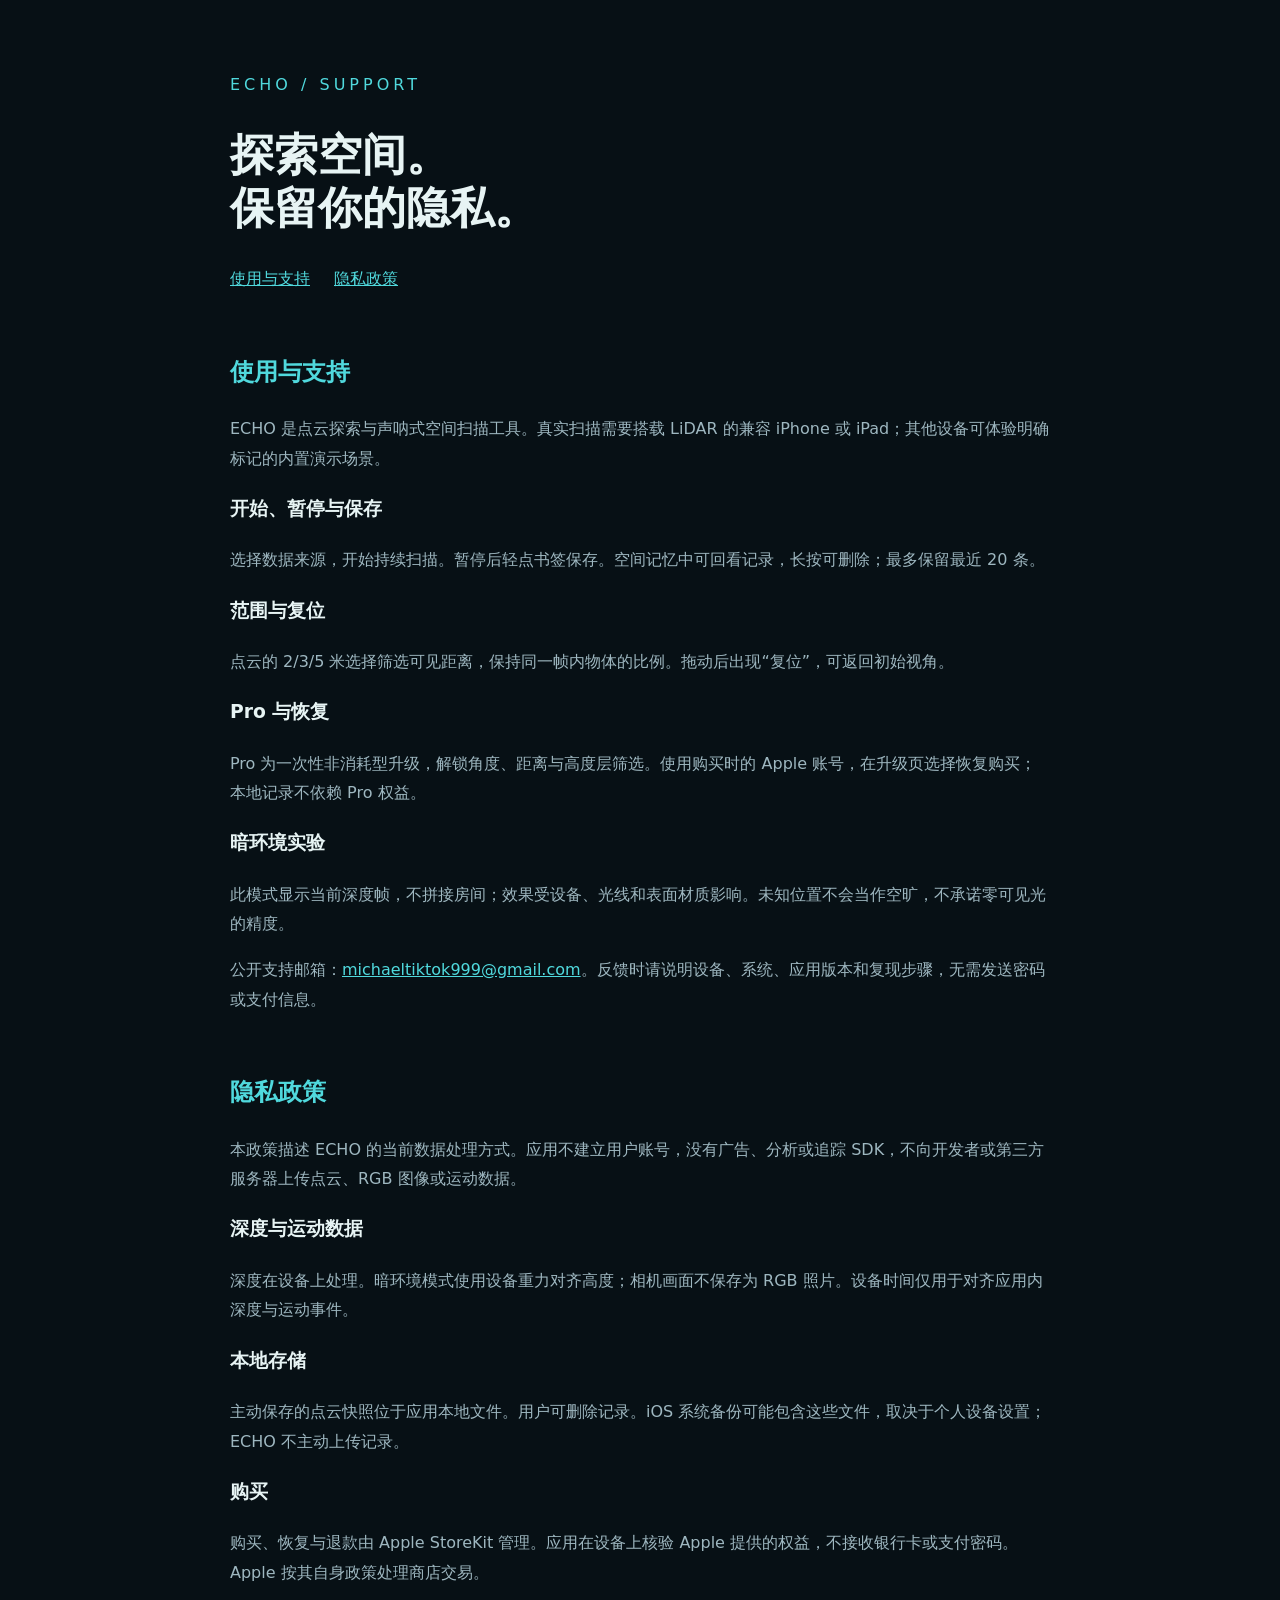
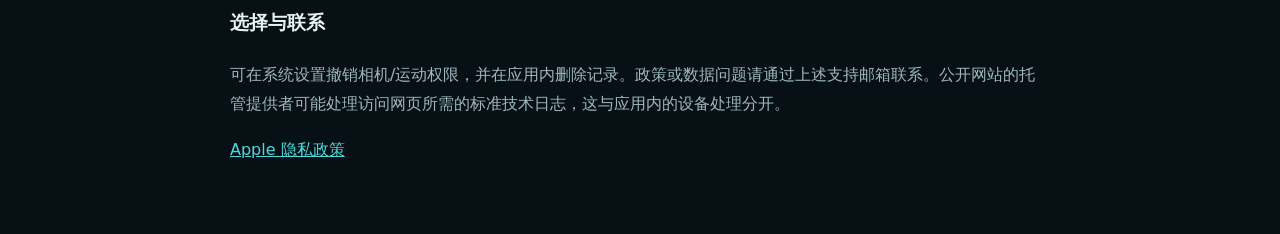
==== index.html @ 98c9f3fb "Publish ECHO support and privacy documentation" ====
<!doctype html><html lang="zh-Hans"><meta charset="utf-8"><meta name="viewport" content="width=device-width,initial-scale=1"><title>ECHO · 支持与隐私</title>
<style>body{margin:0;background:#071015;color:#e7f4f4;font:16px/1.85 system-ui,-apple-system,sans-serif}main{max-width:820px;margin:auto;padding:70px 28px}h1{font-size:44px;line-height:1.2}h2{margin-top:56px;color:#50d9dd}p{color:#9eb7c0}a{color:#50d9dd}nav{display:flex;gap:24px}.notice{padding:16px 22px;border:1px solid #365158;border-radius:16px;color:#b8ced3}.tag{letter-spacing:.25em;color:#50d9dd}</style>
<main><div class="tag">ECHO / SUPPORT</div><h1>探索空间。<br>保留你的隐私。</h1><nav><a href="#support">使用与支持</a><a href="#privacy">隐私政策</a></nav>
<section id="support"><h2>使用与支持</h2><p>ECHO 是点云探索与声呐式空间扫描工具。真实扫描需要搭载 LiDAR 的兼容 iPhone 或 iPad；其他设备可体验明确标记的内置演示场景。</p><h3>开始、暂停与保存</h3><p>选择数据来源，开始持续扫描。暂停后轻点书签保存。空间记忆中可回看记录，长按可删除；最多保留最近 20 条。</p><h3>范围与复位</h3><p>点云的 2/3/5 米选择筛选可见距离，保持同一帧内物体的比例。拖动后出现“复位”，可返回初始视角。</p><h3>Pro 与恢复</h3><p>Pro 为一次性非消耗型升级，解锁角度、距离与高度层筛选。使用购买时的 Apple 账号，在升级页选择恢复购买；本地记录不依赖 Pro 权益。</p><h3>暗环境实验</h3><p>此模式显示当前深度帧，不拼接房间；效果受设备、光线和表面材质影响。未知位置不会当作空旷，不承诺零可见光的精度。</p><p>公开支持邮箱：<a href="mailto:michaeltiktok999@gmail.com">michaeltiktok999@gmail.com</a>。反馈时请说明设备、系统、应用版本和复现步骤，无需发送密码或支付信息。</p></section>
<section id="privacy"><h2>隐私政策</h2><p>本政策描述 ECHO 的当前数据处理方式。应用不建立用户账号，没有广告、分析或追踪 SDK，不向开发者或第三方服务器上传点云、RGB 图像或运动数据。</p><h3>深度与运动数据</h3><p>深度在设备上处理。暗环境模式使用设备重力对齐高度；相机画面不保存为 RGB 照片。设备时间仅用于对齐应用内深度与运动事件。</p><h3>本地存储</h3><p>主动保存的点云快照位于应用本地文件。用户可删除记录。iOS 系统备份可能包含这些文件，取决于个人设备设置；ECHO 不主动上传记录。</p><h3>购买</h3><p>购买、恢复与退款由 Apple StoreKit 管理。应用在设备上核验 Apple 提供的权益，不接收银行卡或支付密码。Apple 按其自身政策处理商店交易。</p><h3>选择与联系</h3><p>可在系统设置撤销相机/运动权限，并在应用内删除记录。政策或数据问题请通过上述支持邮箱联系。公开网站的托管提供者可能处理访问网页所需的标准技术日志，这与应用内的设备处理分开。</p><a href="https://www.apple.com/legal/privacy/">Apple 隐私政策</a></section></main></html>
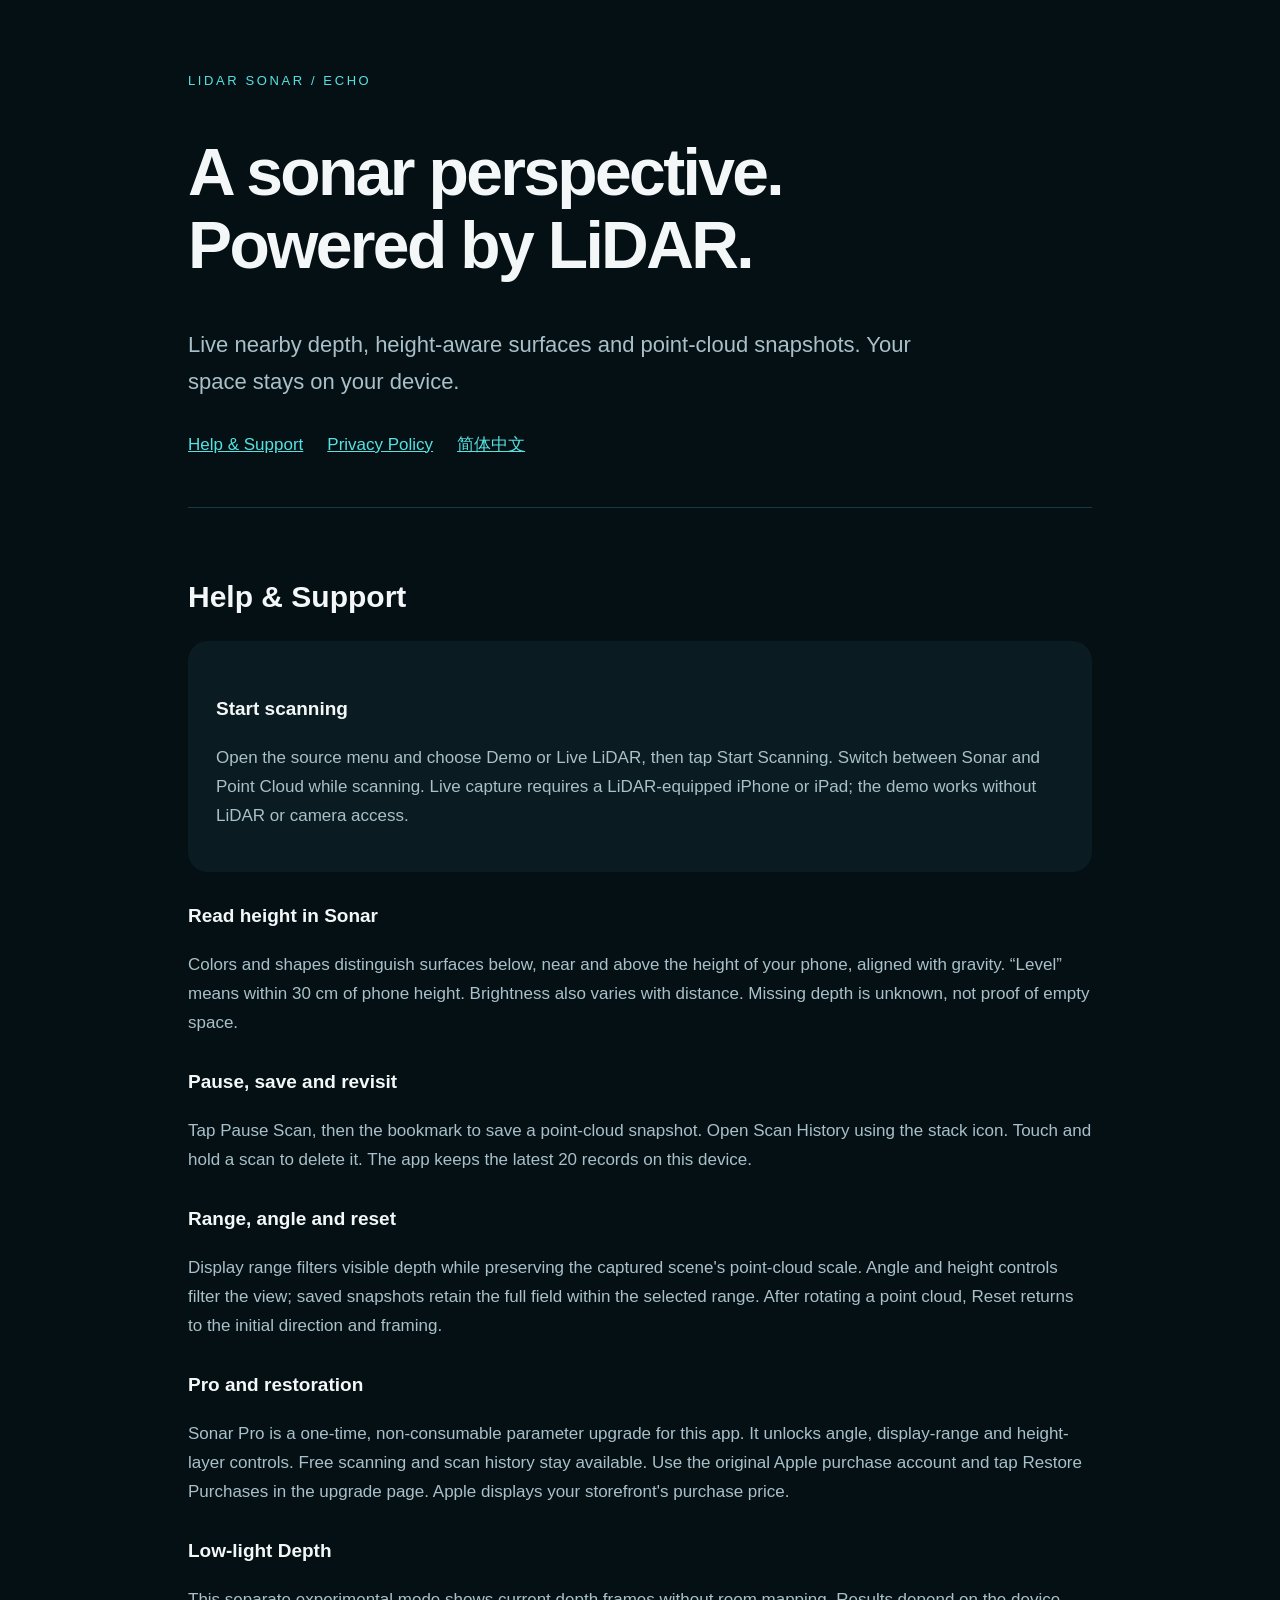
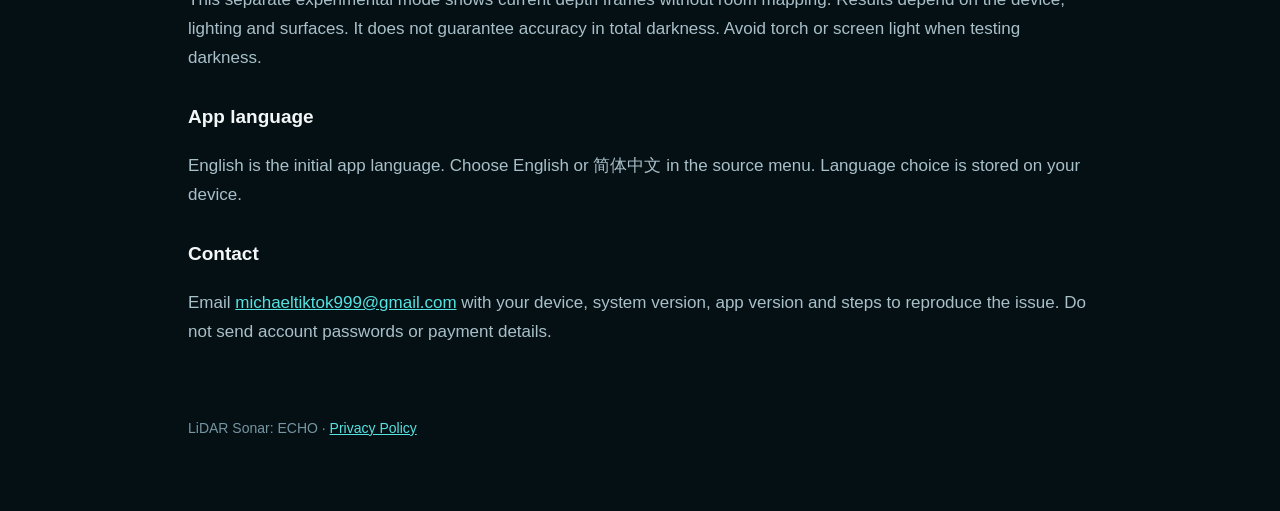
==== commit 97e3a10e: "Present LiDAR sonar support and privacy in English with Chinese alternatives" ====
--- a/index.html
+++ b/index.html
@@ -1,5 +1 @@
-<!doctype html><html lang="zh-Hans"><meta charset="utf-8"><meta name="viewport" content="width=device-width,initial-scale=1"><title>ECHO · 支持与隐私</title>
-<style>body{margin:0;background:#071015;color:#e7f4f4;font:16px/1.85 system-ui,-apple-system,sans-serif}main{max-width:820px;margin:auto;padding:70px 28px}h1{font-size:44px;line-height:1.2}h2{margin-top:56px;color:#50d9dd}p{color:#9eb7c0}a{color:#50d9dd}nav{display:flex;gap:24px}.notice{padding:16px 22px;border:1px solid #365158;border-radius:16px;color:#b8ced3}.tag{letter-spacing:.25em;color:#50d9dd}</style>
-<main><div class="tag">ECHO / SUPPORT</div><h1>探索空间。<br>保留你的隐私。</h1><nav><a href="#support">使用与支持</a><a href="#privacy">隐私政策</a></nav>
-<section id="support"><h2>使用与支持</h2><p>ECHO 是点云探索与声呐式空间扫描工具。真实扫描需要搭载 LiDAR 的兼容 iPhone 或 iPad；其他设备可体验明确标记的内置演示场景。</p><h3>开始、暂停与保存</h3><p>选择数据来源，开始持续扫描。暂停后轻点书签保存。空间记忆中可回看记录，长按可删除；最多保留最近 20 条。</p><h3>范围与复位</h3><p>点云的 2/3/5 米选择筛选可见距离，保持同一帧内物体的比例。拖动后出现“复位”，可返回初始视角。</p><h3>Pro 与恢复</h3><p>Pro 为一次性非消耗型升级，解锁角度、距离与高度层筛选。使用购买时的 Apple 账号，在升级页选择恢复购买；本地记录不依赖 Pro 权益。</p><h3>暗环境实验</h3><p>此模式显示当前深度帧，不拼接房间；效果受设备、光线和表面材质影响。未知位置不会当作空旷，不承诺零可见光的精度。</p><p>公开支持邮箱：<a href="mailto:michaeltiktok999@gmail.com">michaeltiktok999@gmail.com</a>。反馈时请说明设备、系统、应用版本和复现步骤，无需发送密码或支付信息。</p></section>
-<section id="privacy"><h2>隐私政策</h2><p>本政策描述 ECHO 的当前数据处理方式。应用不建立用户账号，没有广告、分析或追踪 SDK，不向开发者或第三方服务器上传点云、RGB 图像或运动数据。</p><h3>深度与运动数据</h3><p>深度在设备上处理。暗环境模式使用设备重力对齐高度；相机画面不保存为 RGB 照片。设备时间仅用于对齐应用内深度与运动事件。</p><h3>本地存储</h3><p>主动保存的点云快照位于应用本地文件。用户可删除记录。iOS 系统备份可能包含这些文件，取决于个人设备设置；ECHO 不主动上传记录。</p><h3>购买</h3><p>购买、恢复与退款由 Apple StoreKit 管理。应用在设备上核验 Apple 提供的权益，不接收银行卡或支付密码。Apple 按其自身政策处理商店交易。</p><h3>选择与联系</h3><p>可在系统设置撤销相机/运动权限，并在应用内删除记录。政策或数据问题请通过上述支持邮箱联系。公开网站的托管提供者可能处理访问网页所需的标准技术日志，这与应用内的设备处理分开。</p><a href="https://www.apple.com/legal/privacy/">Apple 隐私政策</a></section></main></html>
+<!doctype html><html lang="en"><meta charset="utf-8"><meta name="viewport" content="width=device-width,initial-scale=1"><title>LiDAR Sonar: ECHO — Help & Support</title><style>:root{color-scheme:dark}*{box-sizing:border-box}body{margin:0;background:#051015;color:#f3f7f8;font:17px/1.7 -apple-system,BlinkMacSystemFont,sans-serif}main{max-width:960px;margin:70px auto;padding:0 28px}h1{font-size:clamp(38px,6vw,66px);line-height:1.1;font-weight:600;letter-spacing:-.04em}h2{font-size:30px;line-height:1.25;margin-top:54px}h3{font-size:19px;margin-top:28px}p,li{color:#a9c0c8}a{color:#55e2e1}nav{display:flex;flex-wrap:wrap;gap:24px;margin:30px 0 48px}.tag{color:#55e2e1;letter-spacing:.2em;font-size:13px}section{border-top:1px solid #183a44;padding-top:16px}.lead{font-size:22px;max-width:730px}.card{background:#0a1b22;padding:24px 28px;border-radius:20px;margin:24px 0}.note{font-size:14px}footer{margin:70px 0 24px;color:#7696a2;font-size:14px}</style><main><div class="tag">LIDAR SONAR / ECHO</div><h1>A sonar perspective.<br>Powered by LiDAR.</h1><p class="lead">Live nearby depth, height-aware surfaces and point-cloud snapshots. Your space stays on your device.</p><nav><a href="#support">Help & Support</a><a href="privacy.html">Privacy Policy</a><a href="zh.html">简体中文</a></nav><section id="support"><h2>Help & Support</h2><div class="card"><h3>Start scanning</h3><p>Open the source menu and choose Demo or Live LiDAR, then tap Start Scanning. Switch between Sonar and Point Cloud while scanning. Live capture requires a LiDAR-equipped iPhone or iPad; the demo works without LiDAR or camera access.</p></div><h3>Read height in Sonar</h3><p>Colors and shapes distinguish surfaces below, near and above the height of your phone, aligned with gravity. “Level” means within 30 cm of phone height. Brightness also varies with distance. Missing depth is unknown, not proof of empty space.</p><h3>Pause, save and revisit</h3><p>Tap Pause Scan, then the bookmark to save a point-cloud snapshot. Open Scan History using the stack icon. Touch and hold a scan to delete it. The app keeps the latest 20 records on this device.</p><h3>Range, angle and reset</h3><p>Display range filters visible depth while preserving the captured scene's point-cloud scale. Angle and height controls filter the view; saved snapshots retain the full field within the selected range. After rotating a point cloud, Reset returns to the initial direction and framing.</p><h3>Pro and restoration</h3><p>Sonar Pro is a one-time, non-consumable parameter upgrade for this app. It unlocks angle, display-range and height-layer controls. Free scanning and scan history stay available. Use the original Apple purchase account and tap Restore Purchases in the upgrade page. Apple displays your storefront's purchase price.</p><h3>Low-light Depth</h3><p>This separate experimental mode shows current depth frames without room mapping. Results depend on the device, lighting and surfaces. It does not guarantee accuracy in total darkness. Avoid torch or screen light when testing darkness.</p><h3>App language</h3><p>English is the initial app language. Choose English or 简体中文 in the source menu. Language choice is stored on your device.</p><h3>Contact</h3><p>Email <a href="mailto:michaeltiktok999@gmail.com">michaeltiktok999@gmail.com</a> with your device, system version, app version and steps to reproduce the issue. Do not send account passwords or payment details.</p></section><footer>LiDAR Sonar: ECHO · <a href="privacy.html">Privacy Policy</a></footer></main></html>
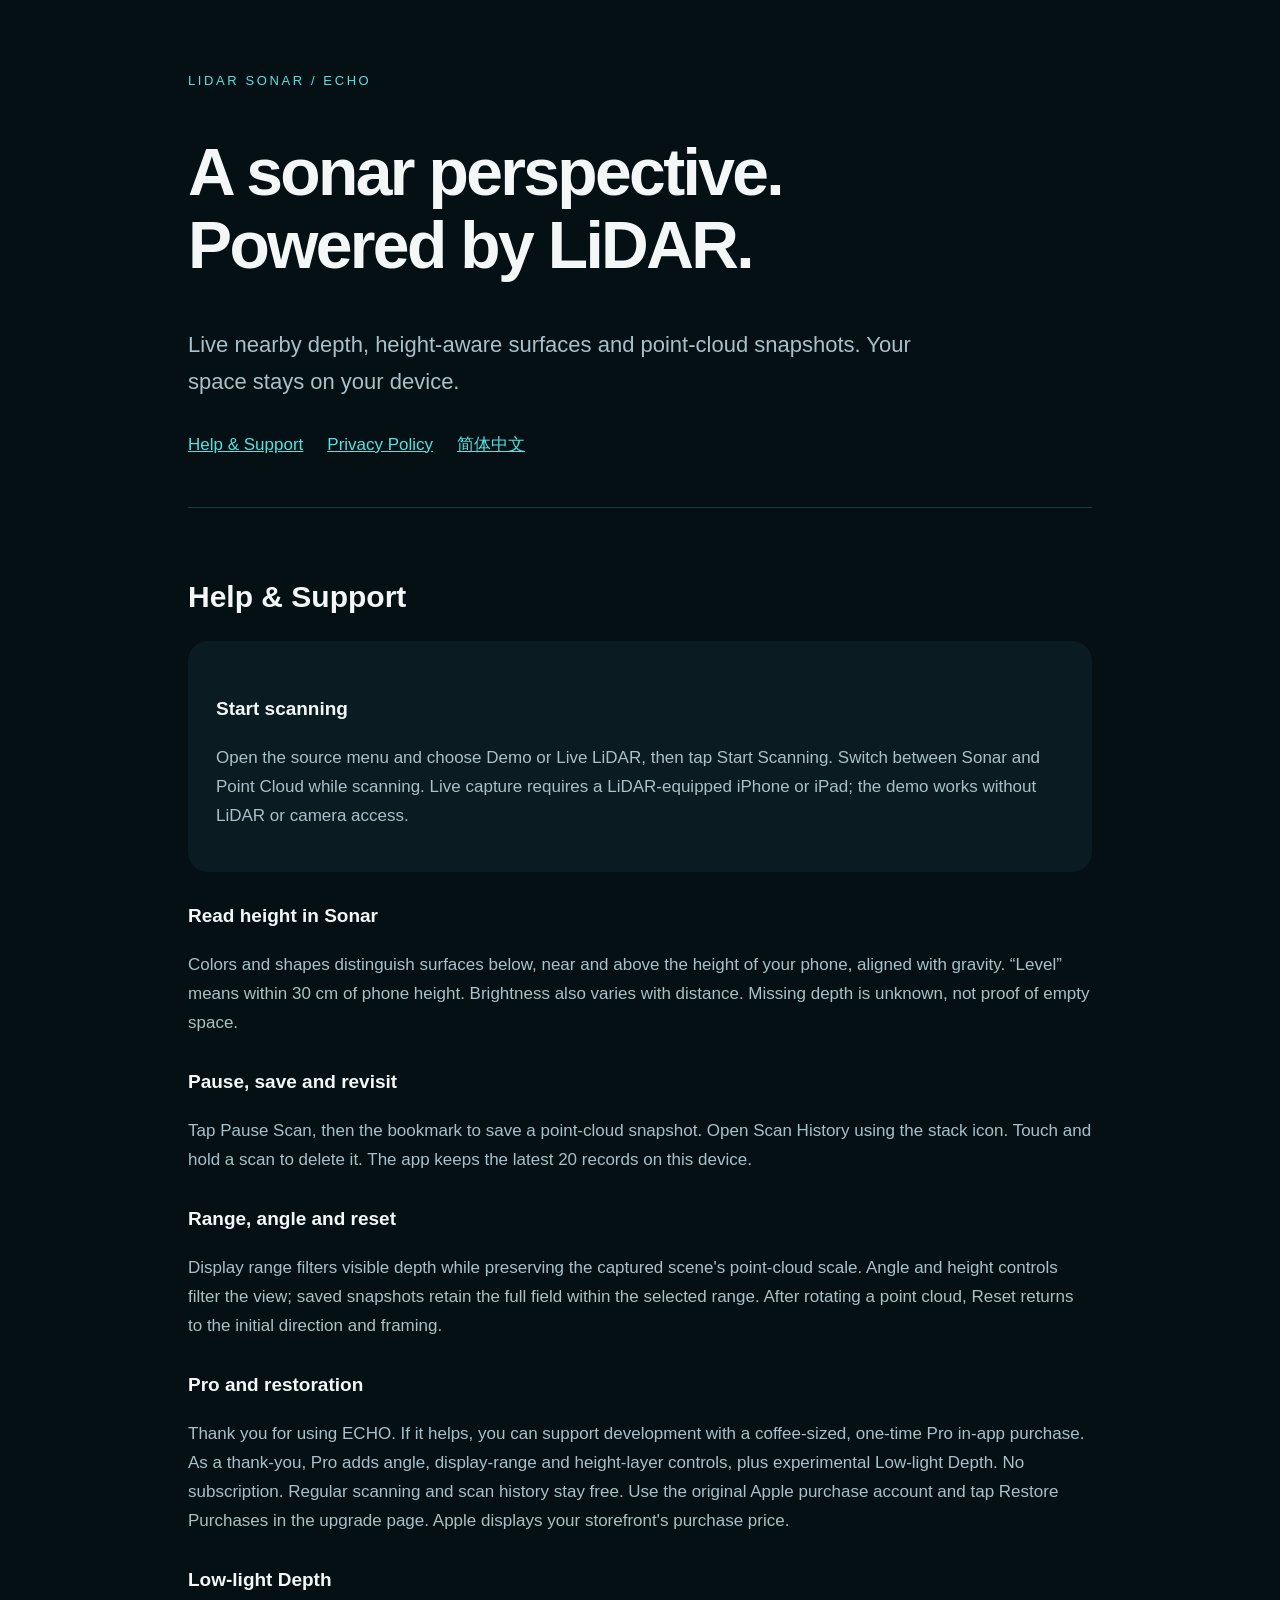
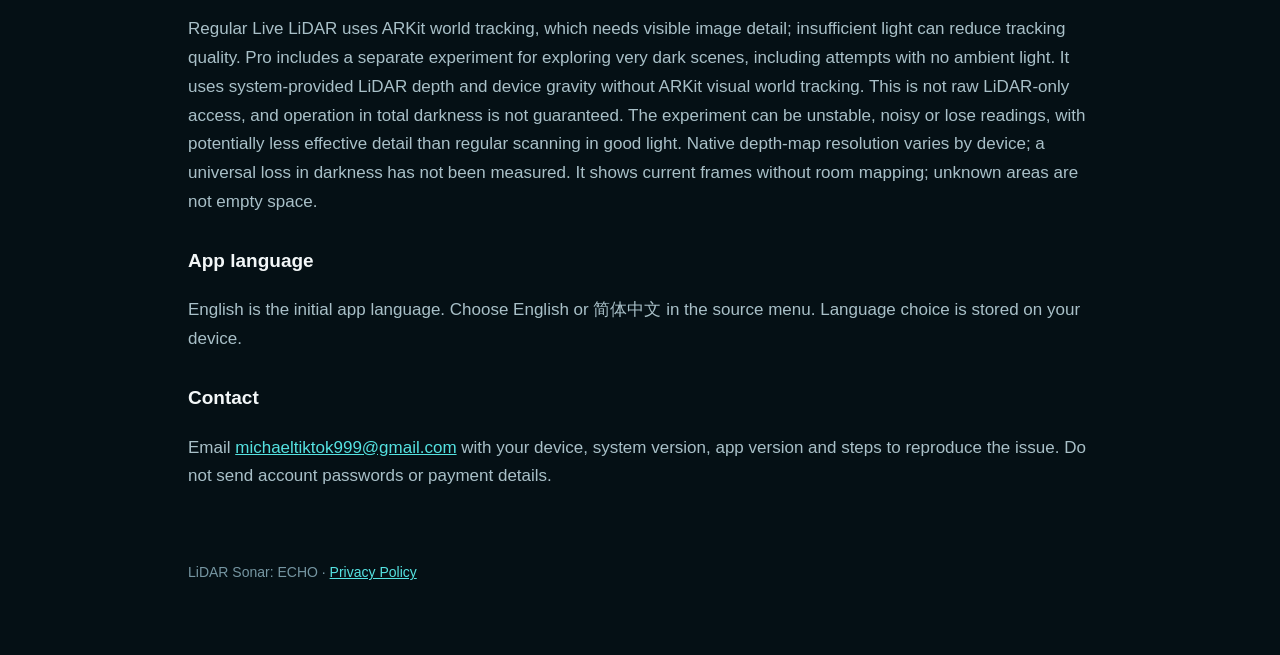
==== commit c6f5b927: "Explain optional Pro support and experimental depth limits" ====
--- a/index.html
+++ b/index.html
@@ -1 +1 @@
-<!doctype html><html lang="en"><meta charset="utf-8"><meta name="viewport" content="width=device-width,initial-scale=1"><title>LiDAR Sonar: ECHO — Help & Support</title><style>:root{color-scheme:dark}*{box-sizing:border-box}body{margin:0;background:#051015;color:#f3f7f8;font:17px/1.7 -apple-system,BlinkMacSystemFont,sans-serif}main{max-width:960px;margin:70px auto;padding:0 28px}h1{font-size:clamp(38px,6vw,66px);line-height:1.1;font-weight:600;letter-spacing:-.04em}h2{font-size:30px;line-height:1.25;margin-top:54px}h3{font-size:19px;margin-top:28px}p,li{color:#a9c0c8}a{color:#55e2e1}nav{display:flex;flex-wrap:wrap;gap:24px;margin:30px 0 48px}.tag{color:#55e2e1;letter-spacing:.2em;font-size:13px}section{border-top:1px solid #183a44;padding-top:16px}.lead{font-size:22px;max-width:730px}.card{background:#0a1b22;padding:24px 28px;border-radius:20px;margin:24px 0}.note{font-size:14px}footer{margin:70px 0 24px;color:#7696a2;font-size:14px}</style><main><div class="tag">LIDAR SONAR / ECHO</div><h1>A sonar perspective.<br>Powered by LiDAR.</h1><p class="lead">Live nearby depth, height-aware surfaces and point-cloud snapshots. Your space stays on your device.</p><nav><a href="#support">Help & Support</a><a href="privacy.html">Privacy Policy</a><a href="zh.html">简体中文</a></nav><section id="support"><h2>Help & Support</h2><div class="card"><h3>Start scanning</h3><p>Open the source menu and choose Demo or Live LiDAR, then tap Start Scanning. Switch between Sonar and Point Cloud while scanning. Live capture requires a LiDAR-equipped iPhone or iPad; the demo works without LiDAR or camera access.</p></div><h3>Read height in Sonar</h3><p>Colors and shapes distinguish surfaces below, near and above the height of your phone, aligned with gravity. “Level” means within 30 cm of phone height. Brightness also varies with distance. Missing depth is unknown, not proof of empty space.</p><h3>Pause, save and revisit</h3><p>Tap Pause Scan, then the bookmark to save a point-cloud snapshot. Open Scan History using the stack icon. Touch and hold a scan to delete it. The app keeps the latest 20 records on this device.</p><h3>Range, angle and reset</h3><p>Display range filters visible depth while preserving the captured scene's point-cloud scale. Angle and height controls filter the view; saved snapshots retain the full field within the selected range. After rotating a point cloud, Reset returns to the initial direction and framing.</p><h3>Pro and restoration</h3><p>Sonar Pro is a one-time, non-consumable parameter upgrade for this app. It unlocks angle, display-range and height-layer controls. Free scanning and scan history stay available. Use the original Apple purchase account and tap Restore Purchases in the upgrade page. Apple displays your storefront's purchase price.</p><h3>Low-light Depth</h3><p>This separate experimental mode shows current depth frames without room mapping. Results depend on the device, lighting and surfaces. It does not guarantee accuracy in total darkness. Avoid torch or screen light when testing darkness.</p><h3>App language</h3><p>English is the initial app language. Choose English or 简体中文 in the source menu. Language choice is stored on your device.</p><h3>Contact</h3><p>Email <a href="mailto:michaeltiktok999@gmail.com">michaeltiktok999@gmail.com</a> with your device, system version, app version and steps to reproduce the issue. Do not send account passwords or payment details.</p></section><footer>LiDAR Sonar: ECHO · <a href="privacy.html">Privacy Policy</a></footer></main></html>
+<!doctype html><html lang="en"><meta charset="utf-8"><meta name="viewport" content="width=device-width,initial-scale=1"><title>LiDAR Sonar: ECHO — Help & Support</title><style>:root{color-scheme:dark}*{box-sizing:border-box}body{margin:0;background:#051015;color:#f3f7f8;font:17px/1.7 -apple-system,BlinkMacSystemFont,sans-serif}main{max-width:960px;margin:70px auto;padding:0 28px}h1{font-size:clamp(38px,6vw,66px);line-height:1.1;font-weight:600;letter-spacing:-.04em}h2{font-size:30px;line-height:1.25;margin-top:54px}h3{font-size:19px;margin-top:28px}p,li{color:#a9c0c8}a{color:#55e2e1}nav{display:flex;flex-wrap:wrap;gap:24px;margin:30px 0 48px}.tag{color:#55e2e1;letter-spacing:.2em;font-size:13px}section{border-top:1px solid #183a44;padding-top:16px}.lead{font-size:22px;max-width:730px}.card{background:#0a1b22;padding:24px 28px;border-radius:20px;margin:24px 0}.note{font-size:14px}footer{margin:70px 0 24px;color:#7696a2;font-size:14px}</style><main><div class="tag">LIDAR SONAR / ECHO</div><h1>A sonar perspective.<br>Powered by LiDAR.</h1><p class="lead">Live nearby depth, height-aware surfaces and point-cloud snapshots. Your space stays on your device.</p><nav><a href="#support">Help & Support</a><a href="privacy.html">Privacy Policy</a><a href="zh.html">简体中文</a></nav><section id="support"><h2>Help & Support</h2><div class="card"><h3>Start scanning</h3><p>Open the source menu and choose Demo or Live LiDAR, then tap Start Scanning. Switch between Sonar and Point Cloud while scanning. Live capture requires a LiDAR-equipped iPhone or iPad; the demo works without LiDAR or camera access.</p></div><h3>Read height in Sonar</h3><p>Colors and shapes distinguish surfaces below, near and above the height of your phone, aligned with gravity. “Level” means within 30 cm of phone height. Brightness also varies with distance. Missing depth is unknown, not proof of empty space.</p><h3>Pause, save and revisit</h3><p>Tap Pause Scan, then the bookmark to save a point-cloud snapshot. Open Scan History using the stack icon. Touch and hold a scan to delete it. The app keeps the latest 20 records on this device.</p><h3>Range, angle and reset</h3><p>Display range filters visible depth while preserving the captured scene's point-cloud scale. Angle and height controls filter the view; saved snapshots retain the full field within the selected range. After rotating a point cloud, Reset returns to the initial direction and framing.</p><h3>Pro and restoration</h3><p>Thank you for using ECHO. If it helps, you can support development with a coffee-sized, one-time Pro in-app purchase. As a thank-you, Pro adds angle, display-range and height-layer controls, plus experimental Low-light Depth. No subscription. Regular scanning and scan history stay free. Use the original Apple purchase account and tap Restore Purchases in the upgrade page. Apple displays your storefront's purchase price.</p><h3>Low-light Depth</h3><p>Regular Live LiDAR uses ARKit world tracking, which needs visible image detail; insufficient light can reduce tracking quality. Pro includes a separate experiment for exploring very dark scenes, including attempts with no ambient light. It uses system-provided LiDAR depth and device gravity without ARKit visual world tracking. This is not raw LiDAR-only access, and operation in total darkness is not guaranteed. The experiment can be unstable, noisy or lose readings, with potentially less effective detail than regular scanning in good light. Native depth-map resolution varies by device; a universal loss in darkness has not been measured. It shows current frames without room mapping; unknown areas are not empty space.</p><h3>App language</h3><p>English is the initial app language. Choose English or 简体中文 in the source menu. Language choice is stored on your device.</p><h3>Contact</h3><p>Email <a href="mailto:michaeltiktok999@gmail.com">michaeltiktok999@gmail.com</a> with your device, system version, app version and steps to reproduce the issue. Do not send account passwords or payment details.</p></section><footer>LiDAR Sonar: ECHO · <a href="privacy.html">Privacy Policy</a></footer></main></html>
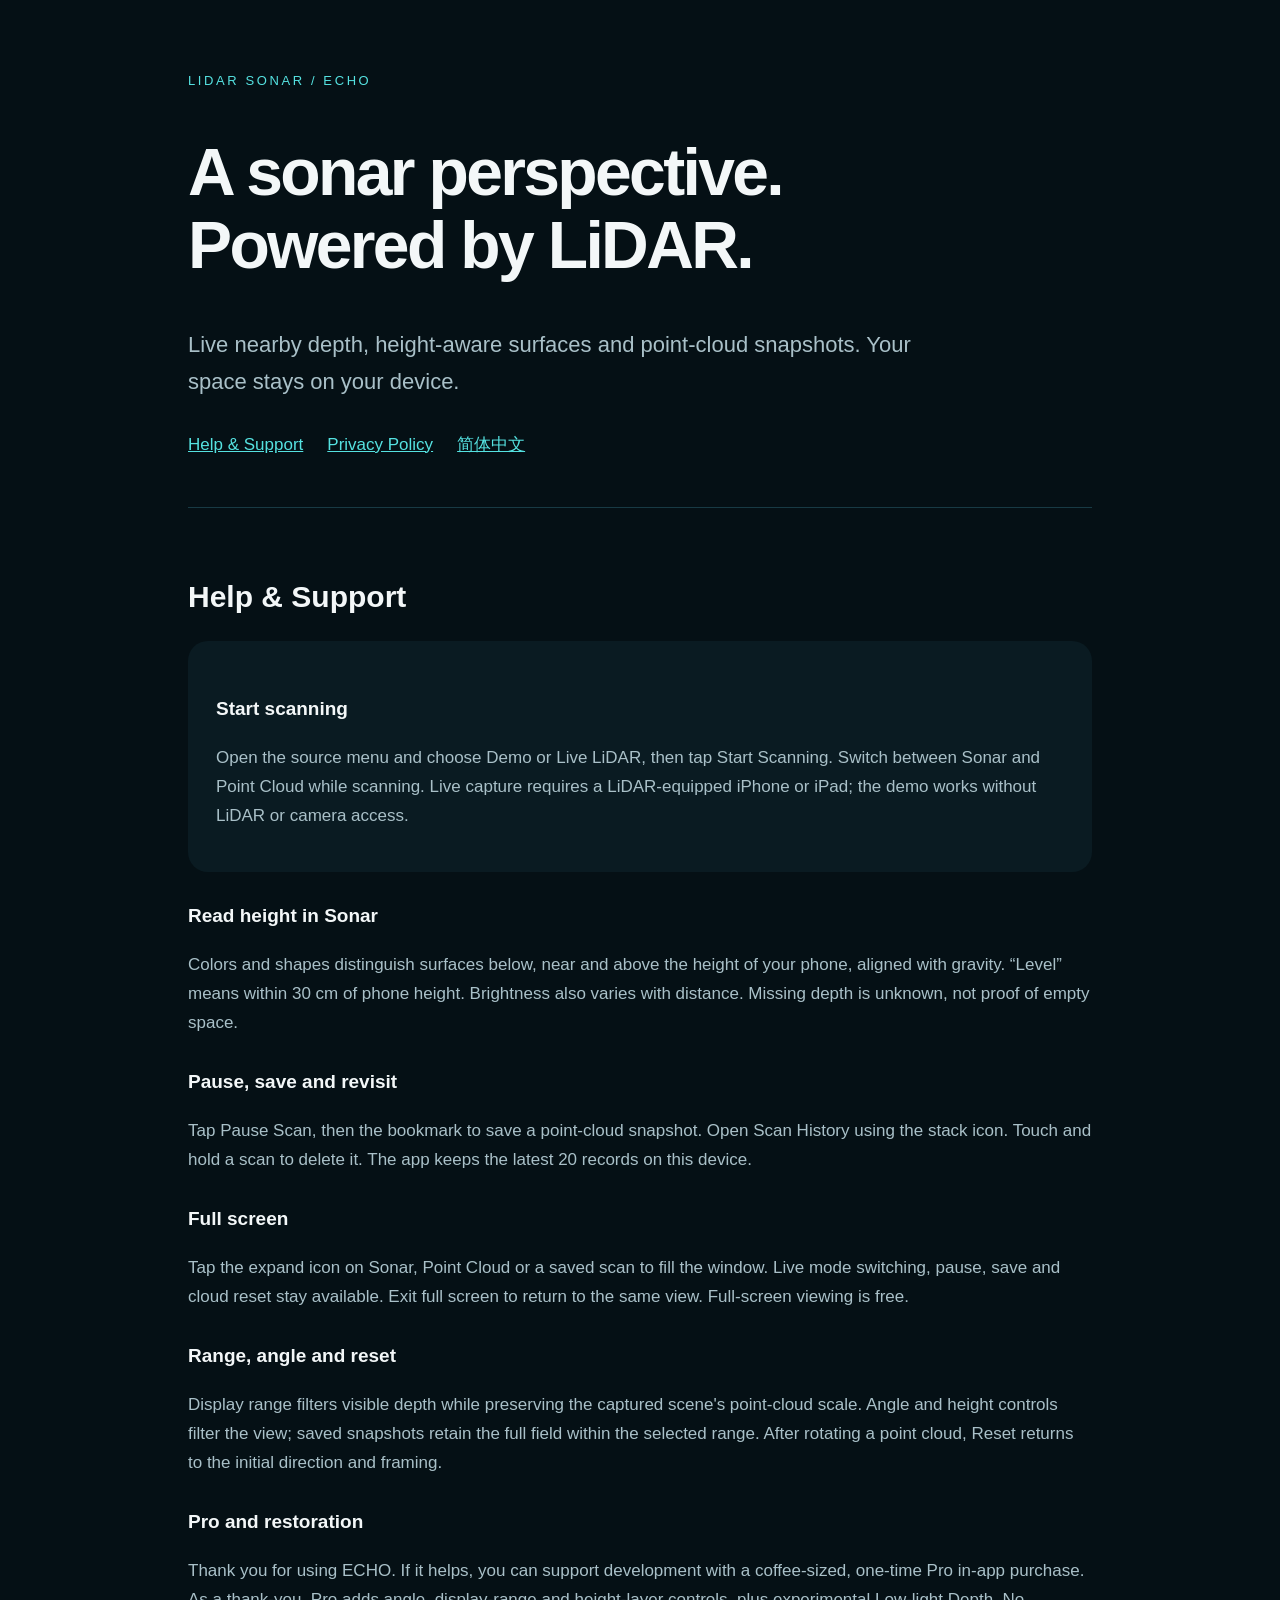
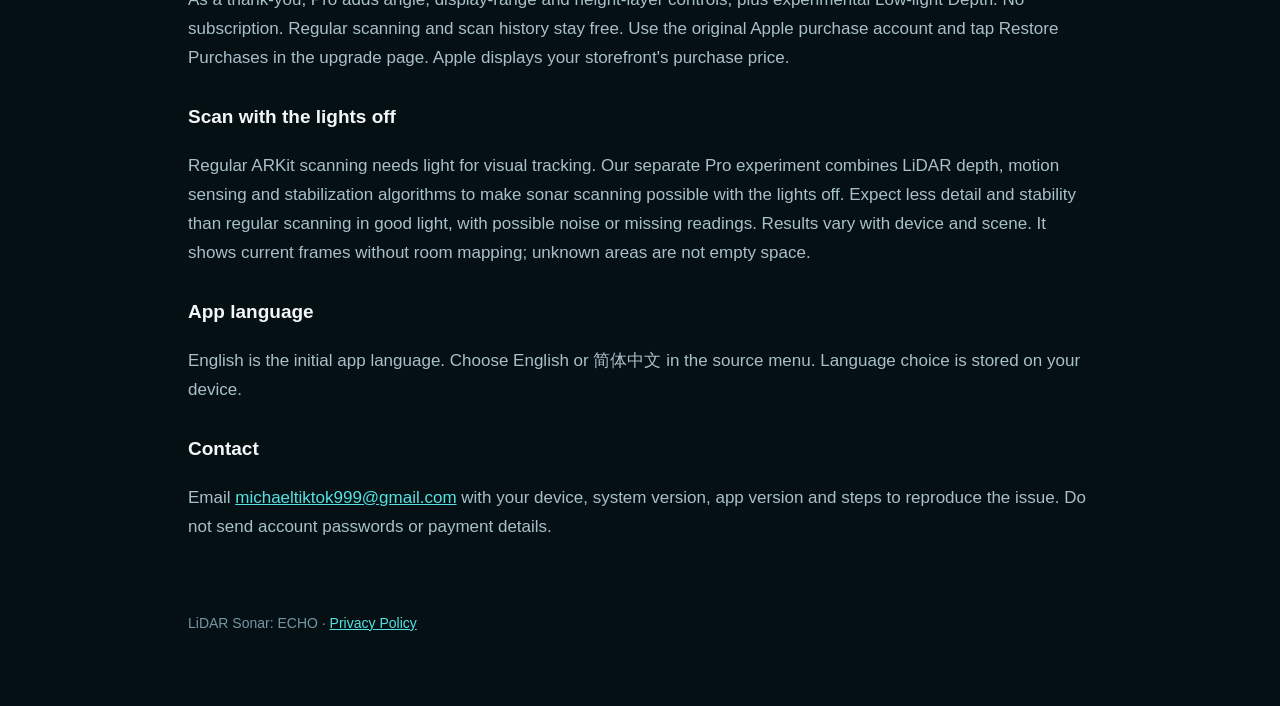
==== commit 3bf9f52e: "Clarify lights-off experiment and free full-screen viewing" ====
--- a/index.html
+++ b/index.html
@@ -1 +1 @@
-<!doctype html><html lang="en"><meta charset="utf-8"><meta name="viewport" content="width=device-width,initial-scale=1"><title>LiDAR Sonar: ECHO — Help & Support</title><style>:root{color-scheme:dark}*{box-sizing:border-box}body{margin:0;background:#051015;color:#f3f7f8;font:17px/1.7 -apple-system,BlinkMacSystemFont,sans-serif}main{max-width:960px;margin:70px auto;padding:0 28px}h1{font-size:clamp(38px,6vw,66px);line-height:1.1;font-weight:600;letter-spacing:-.04em}h2{font-size:30px;line-height:1.25;margin-top:54px}h3{font-size:19px;margin-top:28px}p,li{color:#a9c0c8}a{color:#55e2e1}nav{display:flex;flex-wrap:wrap;gap:24px;margin:30px 0 48px}.tag{color:#55e2e1;letter-spacing:.2em;font-size:13px}section{border-top:1px solid #183a44;padding-top:16px}.lead{font-size:22px;max-width:730px}.card{background:#0a1b22;padding:24px 28px;border-radius:20px;margin:24px 0}.note{font-size:14px}footer{margin:70px 0 24px;color:#7696a2;font-size:14px}</style><main><div class="tag">LIDAR SONAR / ECHO</div><h1>A sonar perspective.<br>Powered by LiDAR.</h1><p class="lead">Live nearby depth, height-aware surfaces and point-cloud snapshots. Your space stays on your device.</p><nav><a href="#support">Help & Support</a><a href="privacy.html">Privacy Policy</a><a href="zh.html">简体中文</a></nav><section id="support"><h2>Help & Support</h2><div class="card"><h3>Start scanning</h3><p>Open the source menu and choose Demo or Live LiDAR, then tap Start Scanning. Switch between Sonar and Point Cloud while scanning. Live capture requires a LiDAR-equipped iPhone or iPad; the demo works without LiDAR or camera access.</p></div><h3>Read height in Sonar</h3><p>Colors and shapes distinguish surfaces below, near and above the height of your phone, aligned with gravity. “Level” means within 30 cm of phone height. Brightness also varies with distance. Missing depth is unknown, not proof of empty space.</p><h3>Pause, save and revisit</h3><p>Tap Pause Scan, then the bookmark to save a point-cloud snapshot. Open Scan History using the stack icon. Touch and hold a scan to delete it. The app keeps the latest 20 records on this device.</p><h3>Range, angle and reset</h3><p>Display range filters visible depth while preserving the captured scene's point-cloud scale. Angle and height controls filter the view; saved snapshots retain the full field within the selected range. After rotating a point cloud, Reset returns to the initial direction and framing.</p><h3>Pro and restoration</h3><p>Thank you for using ECHO. If it helps, you can support development with a coffee-sized, one-time Pro in-app purchase. As a thank-you, Pro adds angle, display-range and height-layer controls, plus experimental Low-light Depth. No subscription. Regular scanning and scan history stay free. Use the original Apple purchase account and tap Restore Purchases in the upgrade page. Apple displays your storefront's purchase price.</p><h3>Low-light Depth</h3><p>Regular Live LiDAR uses ARKit world tracking, which needs visible image detail; insufficient light can reduce tracking quality. Pro includes a separate experiment for exploring very dark scenes, including attempts with no ambient light. It uses system-provided LiDAR depth and device gravity without ARKit visual world tracking. This is not raw LiDAR-only access, and operation in total darkness is not guaranteed. The experiment can be unstable, noisy or lose readings, with potentially less effective detail than regular scanning in good light. Native depth-map resolution varies by device; a universal loss in darkness has not been measured. It shows current frames without room mapping; unknown areas are not empty space.</p><h3>App language</h3><p>English is the initial app language. Choose English or 简体中文 in the source menu. Language choice is stored on your device.</p><h3>Contact</h3><p>Email <a href="mailto:michaeltiktok999@gmail.com">michaeltiktok999@gmail.com</a> with your device, system version, app version and steps to reproduce the issue. Do not send account passwords or payment details.</p></section><footer>LiDAR Sonar: ECHO · <a href="privacy.html">Privacy Policy</a></footer></main></html>
+<!doctype html><html lang="en"><meta charset="utf-8"><meta name="viewport" content="width=device-width,initial-scale=1"><title>LiDAR Sonar: ECHO — Help & Support</title><style>:root{color-scheme:dark}*{box-sizing:border-box}body{margin:0;background:#051015;color:#f3f7f8;font:17px/1.7 -apple-system,BlinkMacSystemFont,sans-serif}main{max-width:960px;margin:70px auto;padding:0 28px}h1{font-size:clamp(38px,6vw,66px);line-height:1.1;font-weight:600;letter-spacing:-.04em}h2{font-size:30px;line-height:1.25;margin-top:54px}h3{font-size:19px;margin-top:28px}p,li{color:#a9c0c8}a{color:#55e2e1}nav{display:flex;flex-wrap:wrap;gap:24px;margin:30px 0 48px}.tag{color:#55e2e1;letter-spacing:.2em;font-size:13px}section{border-top:1px solid #183a44;padding-top:16px}.lead{font-size:22px;max-width:730px}.card{background:#0a1b22;padding:24px 28px;border-radius:20px;margin:24px 0}.note{font-size:14px}footer{margin:70px 0 24px;color:#7696a2;font-size:14px}</style><main><div class="tag">LIDAR SONAR / ECHO</div><h1>A sonar perspective.<br>Powered by LiDAR.</h1><p class="lead">Live nearby depth, height-aware surfaces and point-cloud snapshots. Your space stays on your device.</p><nav><a href="#support">Help & Support</a><a href="privacy.html">Privacy Policy</a><a href="zh.html">简体中文</a></nav><section id="support"><h2>Help & Support</h2><div class="card"><h3>Start scanning</h3><p>Open the source menu and choose Demo or Live LiDAR, then tap Start Scanning. Switch between Sonar and Point Cloud while scanning. Live capture requires a LiDAR-equipped iPhone or iPad; the demo works without LiDAR or camera access.</p></div><h3>Read height in Sonar</h3><p>Colors and shapes distinguish surfaces below, near and above the height of your phone, aligned with gravity. “Level” means within 30 cm of phone height. Brightness also varies with distance. Missing depth is unknown, not proof of empty space.</p><h3>Pause, save and revisit</h3><p>Tap Pause Scan, then the bookmark to save a point-cloud snapshot. Open Scan History using the stack icon. Touch and hold a scan to delete it. The app keeps the latest 20 records on this device.</p><h3>Full screen</h3><p>Tap the expand icon on Sonar, Point Cloud or a saved scan to fill the window. Live mode switching, pause, save and cloud reset stay available. Exit full screen to return to the same view. Full-screen viewing is free.</p><h3>Range, angle and reset</h3><p>Display range filters visible depth while preserving the captured scene's point-cloud scale. Angle and height controls filter the view; saved snapshots retain the full field within the selected range. After rotating a point cloud, Reset returns to the initial direction and framing.</p><h3>Pro and restoration</h3><p>Thank you for using ECHO. If it helps, you can support development with a coffee-sized, one-time Pro in-app purchase. As a thank-you, Pro adds angle, display-range and height-layer controls, plus experimental Low-light Depth. No subscription. Regular scanning and scan history stay free. Use the original Apple purchase account and tap Restore Purchases in the upgrade page. Apple displays your storefront's purchase price.</p><h3>Scan with the lights off</h3><p>Regular ARKit scanning needs light for visual tracking. Our separate Pro experiment combines LiDAR depth, motion sensing and stabilization algorithms to make sonar scanning possible with the lights off. Expect less detail and stability than regular scanning in good light, with possible noise or missing readings. Results vary with device and scene. It shows current frames without room mapping; unknown areas are not empty space.</p><h3>App language</h3><p>English is the initial app language. Choose English or 简体中文 in the source menu. Language choice is stored on your device.</p><h3>Contact</h3><p>Email <a href="mailto:michaeltiktok999@gmail.com">michaeltiktok999@gmail.com</a> with your device, system version, app version and steps to reproduce the issue. Do not send account passwords or payment details.</p></section><footer>LiDAR Sonar: ECHO · <a href="privacy.html">Privacy Policy</a></footer></main></html>
